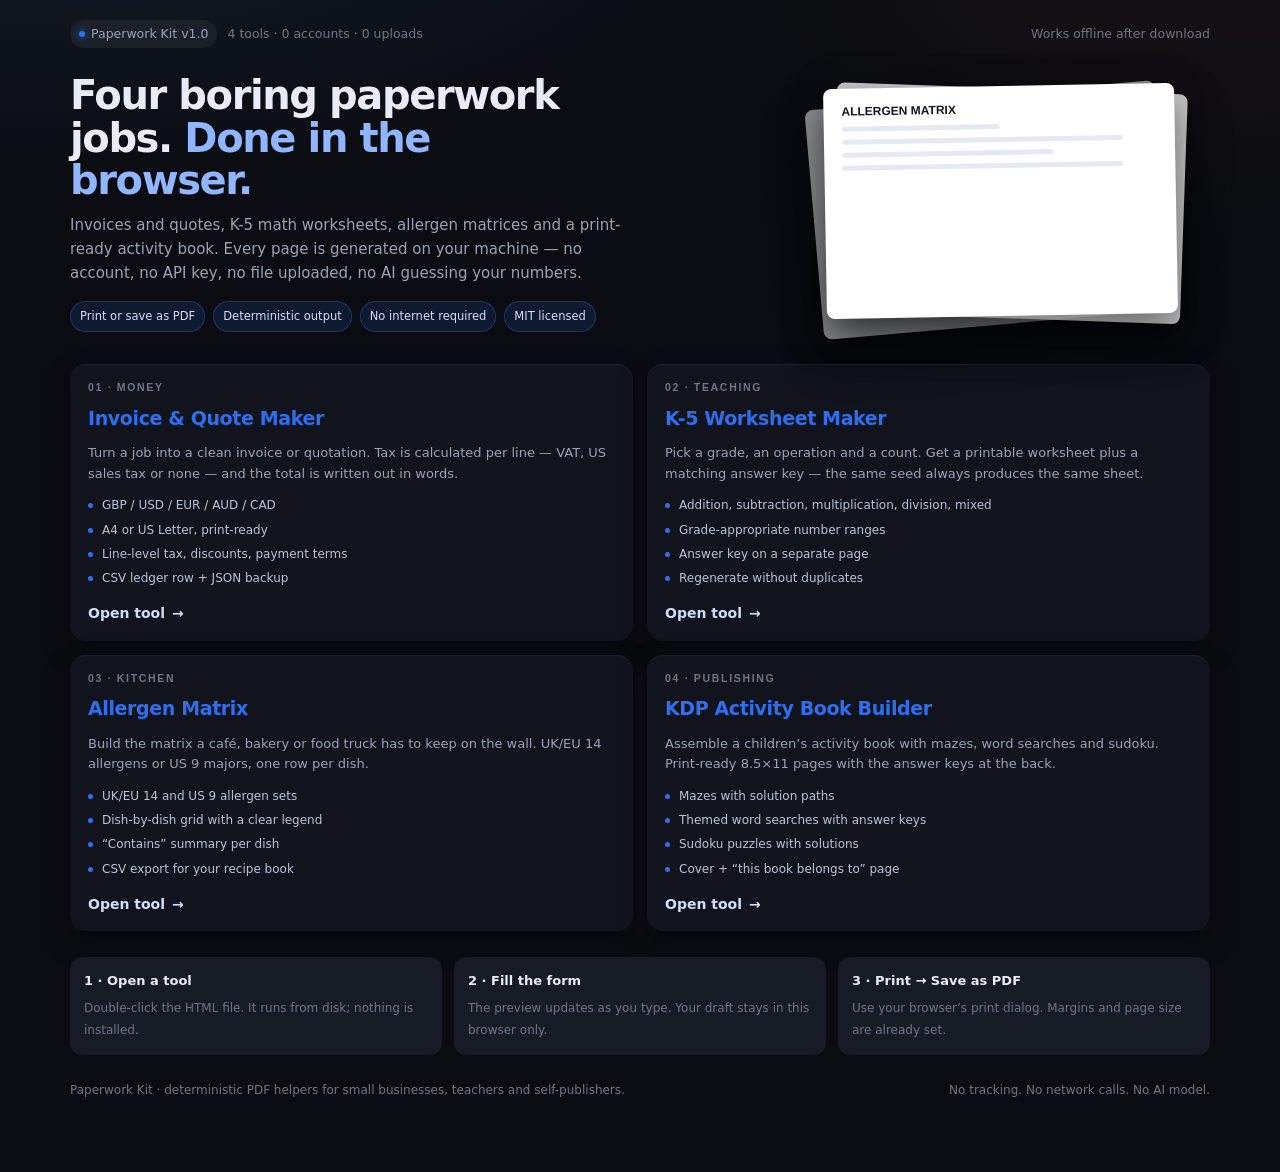
==== index.html @ 1dc05d1d "Paperwork Kit demo" ====
<!doctype html>
<html lang="en">
<head>
<meta charset="utf-8">
<meta name="viewport" content="width=device-width,initial-scale=1">
<title>Paperwork Kit — 4 offline PDF tools for small business</title>
<meta name="description" content="Invoice and quote maker, K-5 math worksheets, allergen matrix and a KDP activity book generator. Four print-ready PDF tools that run in your browser. No account, no API key, no upload.">
<link rel="icon" href="data:image/svg+xml,%3Csvg xmlns='http://www.w3.org/2000/svg' viewBox='0 0 64 64'%3E%3Crect width='64' height='64' rx='15' fill='%23121624'/%3E%3Cpath d='M18 14h20l8 8v28H18z' fill='%23fff'/%3E%3Cpath d='M38 14v8h8' fill='%232f6fed'/%3E%3Cpath d='M24 30h16M24 36h16M24 42h10' stroke='%232f6fed' stroke-width='2.4' stroke-linecap='round'/%3E%3C/svg%3E">
<link rel="stylesheet" href="assets/base.css">
<link rel="stylesheet" href="assets/kit.css">
<style>
:root{--a:#2f6fed}
.hero{display:grid;grid-template-columns:minmax(0,1.25fr) minmax(0,.75fr);gap:22px;align-items:center;margin:18px 0 26px}
.hero h1{font-size:40px;line-height:1.06;letter-spacing:-.035em;max-width:19ch}
.hero h1 em{font-style:normal;color:#8fb6ff}
.hero p{color:var(--tx2);font-size:15px;max-width:60ch;margin-top:12px}
.badges{display:flex;flex-wrap:wrap;gap:8px;margin-top:16px}
.badges span{font-size:11.5px;color:#cfe0ff;background:rgba(47,111,237,.14);border:1px solid rgba(47,111,237,.35);padding:5px 9px;border-radius:999px}
.paperstack{position:relative;height:270px}
.paperstack .p{position:absolute;inset:18px 34px auto 34px;height:230px;background:#fff;border-radius:8px;box-shadow:0 16px 40px rgba(0,0,0,.5)}
.paperstack .p:nth-child(1){transform:rotate(-5deg) translate(-12px,8px);opacity:.55}
.paperstack .p:nth-child(2){transform:rotate(2deg) translate(8px,2px);opacity:.78}
.paperstack .p:nth-child(3){transform:rotate(-1deg)}
.paperstack .p b{display:block;font:700 12px/1.2 Inter,sans-serif;color:#141821;padding:16px 18px 0}
.paperstack .p i{display:block;height:5px;border-radius:3px;background:#e4e9f2;margin:8px 18px 0}
.paperstack .p i.w60{width:60%}.paperstack .p i.w80{width:80%}.paperstack .p i.w45{width:45%}
.tools{display:grid;grid-template-columns:1fr 1fr;gap:14px;margin-top:8px}
@media(max-width:900px){.hero{grid-template-columns:1fr}.paperstack{display:none}.tools{grid-template-columns:1fr}}
.tool{display:flex;flex-direction:column;gap:10px;background:var(--panel);border-radius:16px;padding:18px 18px 16px;box-shadow:inset 0 1px 0 rgba(255,255,255,.05),0 12px 30px rgba(0,0,0,.28)}
.tool .n{font:600 10.5px/1 Inter,sans-serif;letter-spacing:.16em;color:var(--tx3)}
.tool h3{font-size:19px;letter-spacing:-.02em;margin:0}
.tool p{color:var(--tx2);font-size:13px;margin:0}
.tool ul{list-style:none;display:flex;flex-direction:column;gap:5px;margin:2px 0 4px}
.tool li{font-size:12px;color:#b9c4da;padding-left:14px;position:relative}
.tool li:before{content:"";position:absolute;left:0;top:7px;width:5px;height:5px;border-radius:50%;background:#2f6fed}
.tool .go{margin-top:auto;display:inline-flex;align-items:center;gap:7px;font-weight:600;color:#cfe0ff}
.tool .go span{transition:transform .15s}
.tool:hover .go span{transform:translateX(3px)}
.steps{display:grid;grid-template-columns:repeat(3,1fr);gap:12px;margin-top:26px}
@media(max-width:760px){.steps{grid-template-columns:1fr}}
.step{background:var(--panel2);border-radius:12px;padding:14px}
.step b{display:block;font-size:13px;margin-bottom:4px}
.step span{font-size:12px;color:var(--tx3)}
footer .sp{flex:1}
</style>
</head>
<body>
<div class="wrap">
  <div class="top">
    <span class="tag"><i></i>Paperwork Kit v1.0</span>
    <span>4 tools · 0 accounts · 0 uploads</span>
    <span class="sp"></span>
    <span>Works offline after download</span>
  </div>

  <section class="hero">
    <div>
      <h1>Four boring paperwork jobs. <em>Done in the browser.</em></h1>
      <p>Invoices and quotes, K-5 math worksheets, allergen matrices and a print-ready activity book. Every page is generated on your machine — no account, no API key, no file uploaded, no AI guessing your numbers.</p>
      <div class="badges"><span>Print or save as PDF</span><span>Deterministic output</span><span>No internet required</span><span>MIT licensed</span></div>
    </div>
    <div class="paperstack" aria-hidden="true">
      <div class="p"><b>INVOICE</b><i class="w60"></i><i class="w80"></i><i class="w45"></i><i class="w80"></i></div>
      <div class="p"><b>WORKSHEET</b><i class="w80"></i><i class="w60"></i><i class="w80"></i><i class="w45"></i></div>
      <div class="p"><b>ALLERGEN MATRIX</b><i class="w45"></i><i class="w80"></i><i class="w60"></i><i class="w80"></i></div>
    </div>
  </section>

  <section class="tools">
    <a class="tool" href="invoice/">
      <span class="n">01 · MONEY</span>
      <h3>Invoice &amp; Quote Maker</h3>
      <p>Turn a job into a clean invoice or quotation. Tax is calculated per line — VAT, US sales tax or none — and the total is written out in words.</p>
      <ul><li>GBP / USD / EUR / AUD / CAD</li><li>A4 or US Letter, print-ready</li><li>Line-level tax, discounts, payment terms</li><li>CSV ledger row + JSON backup</li></ul>
      <span class="go">Open tool <span>→</span></span>
    </a>
    <a class="tool" href="worksheet/">
      <span class="n">02 · TEACHING</span>
      <h3>K-5 Worksheet Maker</h3>
      <p>Pick a grade, an operation and a count. Get a printable worksheet plus a matching answer key — the same seed always produces the same sheet.</p>
      <ul><li>Addition, subtraction, multiplication, division, mixed</li><li>Grade-appropriate number ranges</li><li>Answer key on a separate page</li><li>Regenerate without duplicates</li></ul>
      <span class="go">Open tool <span>→</span></span>
    </a>
    <a class="tool" href="allergen/">
      <span class="n">03 · KITCHEN</span>
      <h3>Allergen Matrix</h3>
      <p>Build the matrix a café, bakery or food truck has to keep on the wall. UK/EU 14 allergens or US 9 majors, one row per dish.</p>
      <ul><li>UK/EU 14 and US 9 allergen sets</li><li>Dish-by-dish grid with a clear legend</li><li>“Contains” summary per dish</li><li>CSV export for your recipe book</li></ul>
      <span class="go">Open tool <span>→</span></span>
    </a>
    <a class="tool" href="activity/">
      <span class="n">04 · PUBLISHING</span>
      <h3>KDP Activity Book Builder</h3>
      <p>Assemble a children’s activity book with mazes, word searches and sudoku. Print-ready 8.5×11 pages with the answer keys at the back.</p>
      <ul><li>Mazes with solution paths</li><li>Themed word searches with answer keys</li><li>Sudoku puzzles with solutions</li><li>Cover + “this book belongs to” page</li></ul>
      <span class="go">Open tool <span>→</span></span>
    </a>
  </section>

  <section class="steps">
    <div class="step"><b>1 · Open a tool</b><span>Double-click the HTML file. It runs from disk; nothing is installed.</span></div>
    <div class="step"><b>2 · Fill the form</b><span>The preview updates as you type. Your draft stays in this browser only.</span></div>
    <div class="step"><b>3 · Print → Save as PDF</b><span>Use your browser’s print dialog. Margins and page size are already set.</span></div>
  </section>

  <footer>
    <span>Paperwork Kit · deterministic PDF helpers for small businesses, teachers and self-publishers.</span>
    <span class="sp"></span>
    <span>No tracking. No network calls. No AI model.</span>
  </footer>
</div>
</body>
</html>
---- assets/base.css ----
:root{
  --bg:#0a0c11; --panel:#11141c; --panel2:#161b25; --line:rgba(255,255,255,.08);
  --tx:#e8ecf6; --tx2:#9aa3b8; --tx3:#6f7688;
  --a:#6ea8ff; --ok:#34d399; --warn:#fbbf24; --bad:#f87171;
  --r:14px; --mono:ui-monospace,SFMono-Regular,Consolas,monospace;
}
*{box-sizing:border-box;margin:0;padding:0}
html{-webkit-text-size-adjust:100%}
body{background:
  radial-gradient(1100px 520px at 8% -12%,rgba(110,168,255,.10),transparent 62%),
  radial-gradient(900px 480px at 96% -4%,rgba(226,98,74,.06),transparent 60%),
  var(--bg);
  color:var(--tx);font:14px/1.6 Inter,system-ui,-apple-system,"Segoe UI",sans-serif;min-height:100vh}
a{color:var(--a);text-decoration:none}
a:hover{text-decoration:underline}
.wrap{max-width:1180px;margin:0 auto;padding:20px 20px 72px}
.top{display:flex;align-items:center;gap:10px;flex-wrap:wrap;margin-bottom:20px;font-size:12.5px;color:var(--tx3)}
.top .sp{flex:1}
.top a{color:var(--tx2)}
.top .tag{display:inline-flex;align-items:center;gap:6px;padding:4px 9px;border-radius:999px;background:rgba(255,255,255,.05);color:var(--tx2)}
.top .tag i{width:6px;height:6px;border-radius:50%;background:var(--a);box-shadow:0 0 8px var(--a)}
.hd{margin-bottom:18px}
.hd h1{font-size:26px;letter-spacing:-.02em;line-height:1.15}
.hd p{color:var(--tx2);margin-top:6px;max-width:70ch}
.grid{display:grid;grid-template-columns:minmax(0,1fr) minmax(0,1.15fr);gap:16px;align-items:start}
.grid.even{grid-template-columns:1fr 1fr}
.grid>*{min-width:0}
@media(max-width:980px){.grid,.grid.even{grid-template-columns:1fr}}
.card{background:var(--panel);border-radius:var(--r);box-shadow:inset 0 1px 0 rgba(255,255,255,.05),0 10px 30px rgba(0,0,0,.35)}
.pad{padding:16px}
.card h2{font-size:11px;letter-spacing:.16em;text-transform:uppercase;color:var(--tx3);margin-bottom:10px;font-weight:600}
.card h3{font-size:15px;margin-bottom:6px}
.row{display:flex;align-items:center;gap:10px;margin-bottom:10px}
.row label{flex:0 0 auto;font-size:12.5px;color:var(--tx2);min-width:96px}
.row .grow{flex:1}
.stack>*+*{margin-top:12px}
label.f{display:block;font-size:12px;color:var(--tx2);margin-bottom:5px}
input[type=text],input[type=number],select,textarea{width:100%;border:0;border-radius:10px;padding:9px 11px;background:#0c0f16;color:var(--tx);
  font:inherit;box-shadow:inset 0 0 0 1px #202632;outline:0}
textarea{resize:vertical;min-height:120px;font:12.5px/1.6 var(--mono)}
input:focus,select:focus,textarea:focus{box-shadow:inset 0 0 0 1px var(--a),0 0 0 3px rgba(110,168,255,.15)}
select{appearance:none;background-image:linear-gradient(45deg,transparent 50%,var(--tx3) 50%),linear-gradient(135deg,var(--tx3) 50%,transparent 50%);
  background-position:calc(100% - 16px) 50%,calc(100% - 11px) 50%;background-size:5px 5px,5px 5px;background-repeat:no-repeat;padding-right:30px}
.btn{display:inline-flex;align-items:center;gap:8px;border:0;border-radius:10px;padding:9px 14px;background:var(--a);color:#08101f;
  font:600 13px Inter,system-ui,sans-serif;cursor:pointer;transition:filter .15s,transform .15s}
.btn:hover{filter:brightness(1.08)}
.btn:active{transform:translateY(1px)}
.btn.ghost{background:transparent;color:var(--tx);box-shadow:inset 0 0 0 1px #2b3550}
.btn.sm{padding:6px 10px;font-size:12px;border-radius:8px}
.btn:disabled{opacity:.45;cursor:not-allowed}
.chips{display:flex;flex-wrap:wrap;gap:6px}
.chip{border:0;border-radius:9px;padding:7px 10px;background:#1a1f2b;color:var(--tx2);font-size:12px;cursor:pointer}
.chip:hover{background:#232a38;color:var(--tx)}
.chip[aria-pressed="true"]{background:#2b3550;color:#fff;box-shadow:inset 0 0 0 1px rgba(110,168,255,.5)}
.note{font-size:12px;color:var(--tx3);line-height:1.6}
.note b{color:var(--tx2);font-weight:600}
.kpis{display:grid;grid-template-columns:repeat(auto-fit,minmax(110px,1fr));gap:8px}
.kpi{background:var(--panel2);border-radius:10px;padding:10px 12px}
.kpi span{display:block;font-size:10.5px;letter-spacing:.08em;text-transform:uppercase;color:var(--tx3)}
.kpi b{font-size:18px;font-variant-numeric:tabular-nums;letter-spacing:-.01em}
.kpi.good b{color:var(--ok)} .kpi.bad b{color:var(--bad)} .kpi.warn b{color:var(--warn)}
pre{background:#0c0f16;border-radius:10px;padding:12px;overflow:auto;max-height:420px;font:12px/1.65 var(--mono);color:#b9c4da;
  box-shadow:inset 0 0 0 1px #1c222e;white-space:pre-wrap;word-break:break-word}
table{width:100%;border-collapse:collapse;font-size:12.5px}
th{text-align:left;font-weight:600;color:var(--tx3);font-size:11px;letter-spacing:.08em;text-transform:uppercase;padding:6px 8px;border-bottom:1px solid var(--line)}
td{padding:7px 8px;border-bottom:1px solid rgba(255,255,255,.045);vertical-align:top}
tr:last-child td{border-bottom:0}
.num{text-align:right;font-variant-numeric:tabular-nums}
.pill{display:inline-block;padding:2px 7px;border-radius:999px;font-size:10.5px;background:rgba(255,255,255,.07);color:var(--tx2)}
.pill.ok{background:rgba(52,211,153,.14);color:#7ff0c8}
.pill.warn{background:rgba(251,191,36,.14);color:#ffd97a}
.pill.bad{background:rgba(248,113,113,.14);color:#ffa3a3}
.checks{display:grid;gap:6px}
.check{display:flex;gap:9px;align-items:flex-start;padding:8px 10px;border-radius:9px;background:var(--panel2)}
.check input[type=checkbox]{width:15px;height:15px;margin-top:3px;flex:0 0 auto;accent-color:var(--a)}
.check small{display:block;color:var(--tx3);font-size:11.5px;line-height:1.5}
.split{display:grid;grid-template-columns:1fr 1fr;gap:10px}
@media(max-width:620px){.split{grid-template-columns:1fr}}
.hr{height:1px;background:var(--line);margin:14px 0}
.toast{position:fixed;left:50%;bottom:24px;transform:translate(-50%,20px);opacity:0;pointer-events:none;
  background:#1b2230;color:var(--tx);padding:10px 16px;border-radius:10px;font-size:13px;
  box-shadow:0 12px 30px rgba(0,0,0,.5),inset 0 0 0 1px rgba(255,255,255,.08);transition:.22s;z-index:50}
.toast.on{opacity:1;transform:translate(-50%,0)}
canvas{width:100%;height:auto;display:block;border-radius:10px;background:#0c0f16;box-shadow:inset 0 0 0 1px #1c222e}
footer{margin-top:26px;color:var(--tx3);font-size:12px;display:flex;gap:14px;flex-wrap:wrap;align-items:center}
::selection{background:rgba(110,168,255,.3)}
:focus-visible{outline:2px solid var(--a);outline-offset:2px}
@media print{body{background:#fff;color:#000}.top,.btn,footer{display:none}.card{box-shadow:none;background:#fff}}

.buy{display:inline-flex;align-items:center;gap:8px;padding:9px 15px;border-radius:999px;
  background:linear-gradient(135deg,#8fc0ff,#6ea8ff 45%,#4f7fe0);color:#0a0c11;font-weight:700;
  font-size:12.5px;letter-spacing:-.01em;text-decoration:none;
  box-shadow:0 6px 20px rgba(110,168,255,.28),inset 0 1px 0 rgba(255,255,255,.35);transition:transform .15s,box-shadow .15s}
.buy:hover{text-decoration:none;transform:translateY(-1px);box-shadow:0 10px 26px rgba(110,168,255,.4),inset 0 1px 0 rgba(255,255,255,.4)}
---- assets/kit.css ----
/* Shared print-sheet system for the Paperwork Kit. */
:root{--paper:#fff;--ink:#141821;--ink2:#4c5568;--rule:#d9dee8;--brand:#2f6fed}
.sheet{
  background:var(--paper);color:var(--ink);width:210mm;min-height:297mm;margin:0 auto;
  padding:14mm 15mm;font:11.5px/1.45 "Segoe UI",Inter,Arial,sans-serif;
  box-shadow:0 18px 50px rgba(0,0,0,.45);position:relative;
}
.sheet.letter{width:216mm;min-height:279mm}
.sheet h1{font-size:24px;line-height:1.1;letter-spacing:-.02em;margin:0}
.sheet h2{font-size:14px;margin:0 0 6px}
.sheet p{margin:0 0 8px}
.sheet .muted{color:var(--ink2)}
.sheet .rule{border-top:1px solid var(--rule);margin:12px 0}
.sheet .brandbar{height:5px;background:var(--brand);margin:-14mm -15mm 12mm}
.sheet table{width:100%;border-collapse:collapse;font-size:11px}
.sheet th{background:#f3f5f9;color:#3a4356;font-size:9.5px;letter-spacing:.06em;text-transform:uppercase;text-align:left;padding:7px 8px;border-bottom:1.5px solid #c9d0dd}
.sheet td{padding:7px 8px;border-bottom:1px solid #e6eaf2;vertical-align:top}
.sheet .num{text-align:right;font-variant-numeric:tabular-nums;white-space:nowrap}
.sheet .totals{margin-left:auto;width:56%;margin-top:10px}
.sheet .totals td{border:0;padding:4px 0}
.sheet .totals tr.grand td{border-top:2px solid var(--ink);font-weight:700;font-size:13px;padding-top:8px}
.sheet .foot{position:absolute;left:15mm;right:15mm;bottom:11mm;border-top:1px solid var(--rule);padding-top:7px;font-size:9px;color:#6a7385;display:flex;gap:12px}
.sheet .foot .sp{flex:1}
.paper-wrap{background:#0c0f16;border-radius:12px;padding:14px;overflow:auto;box-shadow:inset 0 0 0 1px #1c222e}
.paper-wrap .sheet{transform-origin:top center}
.print-root{display:block}
@media(max-width:1120px){.paper-wrap .sheet{transform:scale(.86);margin-bottom:-40mm}}
@media(max-width:760px){.paper-wrap .sheet{transform:scale(.62);margin-bottom:-110mm}}
@media print{
  html,body{background:#fff!important}
  .app,.top,footer,.no-print{display:none!important}
  .print-root{display:block!important}
  .paper-wrap{background:none;padding:0;box-shadow:none;overflow:visible}
  .paper-wrap .sheet{transform:none!important;margin:0!important;box-shadow:none}
  .sheet{width:auto!important;min-height:0!important;padding:0!important;page-break-after:always}
  .sheet:last-child{page-break-after:auto}
  .sheet .brandbar{margin:0 0 10mm}
  .sheet .foot{position:static;margin-top:16px}
  @page{size:A4;margin:12mm}
}
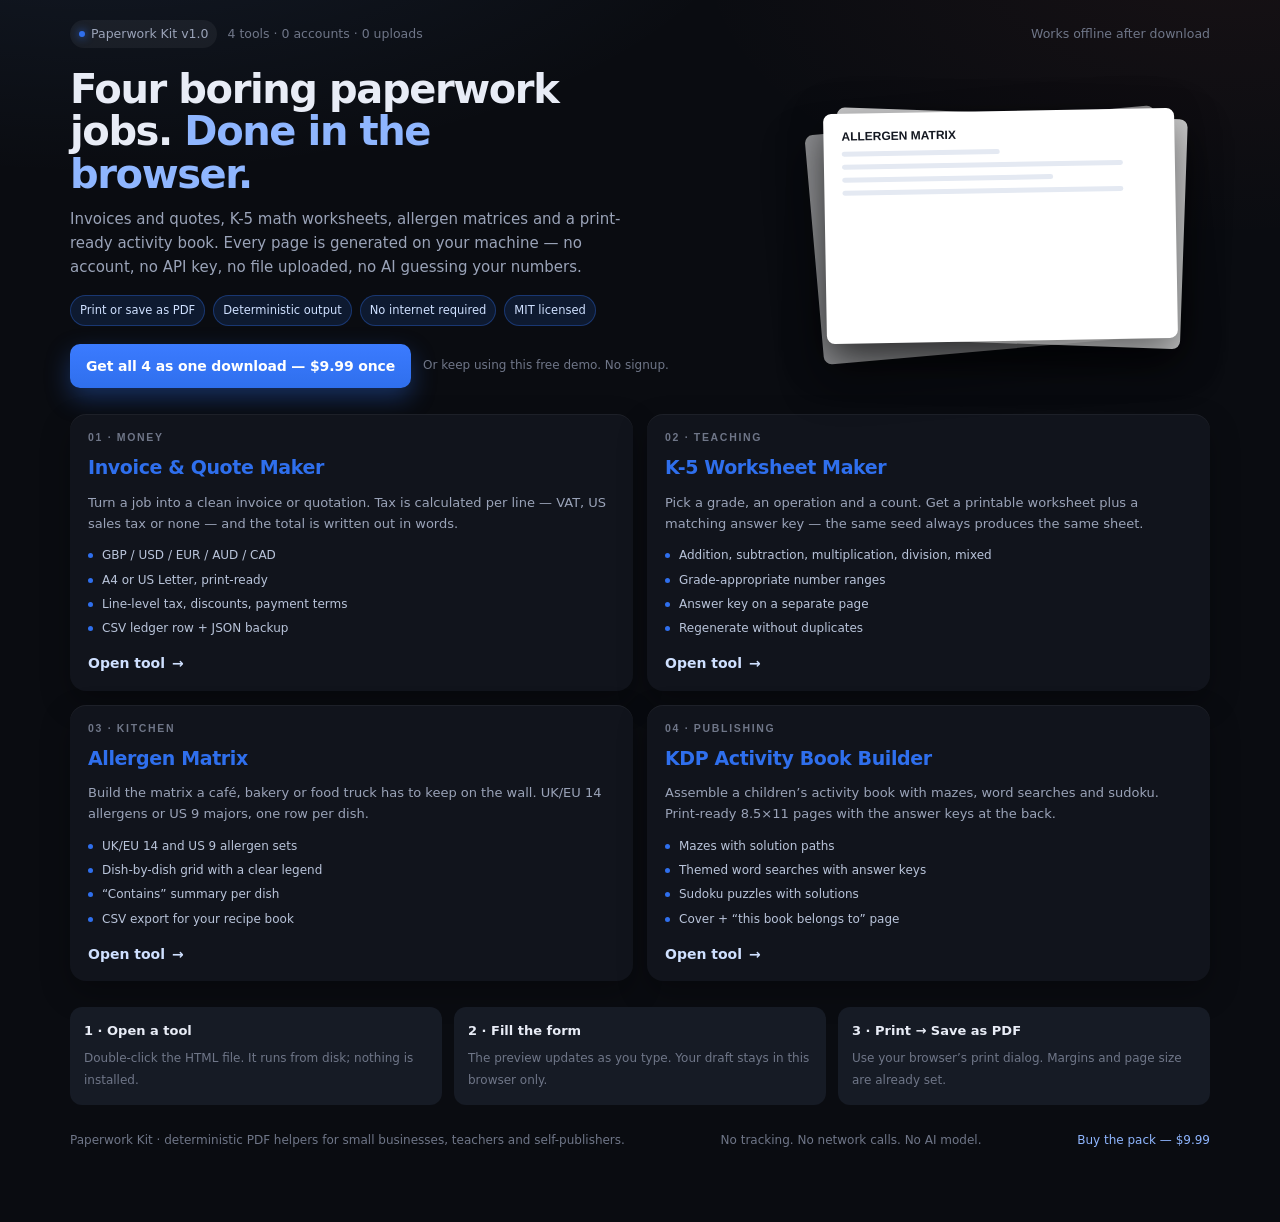
==== commit 692a9f3c: "Add CTA, OG metadata and social image" ====
--- a/index.html
+++ b/index.html
@@ -5,6 +5,15 @@
 <meta name="viewport" content="width=device-width,initial-scale=1">
 <title>Paperwork Kit — 4 offline PDF tools for small business</title>
 <meta name="description" content="Invoice and quote maker, K-5 math worksheets, allergen matrix and a KDP activity book generator. Four print-ready PDF tools that run in your browser. No account, no API key, no upload.">
+<meta property="og:type" content="website">
+<meta property="og:title" content="Paperwork Kit — 4 print-ready PDF tools, $9.99 once">
+<meta property="og:description" content="Invoice with per-line VAT, K-5 worksheets with answer keys, an allergen matrix and a puzzle-book builder. Runs offline in your browser.">
+<meta property="og:image" content="https://8-321.github.io/paperwork-kit/og.png">
+<meta property="og:url" content="https://8-321.github.io/paperwork-kit/">
+<meta name="twitter:card" content="summary_large_image">
+<meta name="twitter:title" content="Paperwork Kit — 4 print-ready PDF tools, $9.99 once">
+<meta name="twitter:description" content="Invoice with per-line VAT, K-5 worksheets, allergen matrix, puzzle book. Offline, no account.">
+<meta name="twitter:image" content="https://8-321.github.io/paperwork-kit/og.png">
 <link rel="icon" href="data:image/svg+xml,%3Csvg xmlns='http://www.w3.org/2000/svg' viewBox='0 0 64 64'%3E%3Crect width='64' height='64' rx='15' fill='%23121624'/%3E%3Cpath d='M18 14h20l8 8v28H18z' fill='%23fff'/%3E%3Cpath d='M38 14v8h8' fill='%232f6fed'/%3E%3Cpath d='M24 30h16M24 36h16M24 42h10' stroke='%232f6fed' stroke-width='2.4' stroke-linecap='round'/%3E%3C/svg%3E">
 <link rel="stylesheet" href="assets/base.css">
 <link rel="stylesheet" href="assets/kit.css">
@@ -41,6 +50,10 @@
 .step{background:var(--panel2);border-radius:12px;padding:14px}
 .step b{display:block;font-size:13px;margin-bottom:4px}
 .step span{font-size:12px;color:var(--tx3)}
+.buyrow{display:flex;flex-wrap:wrap;align-items:center;gap:12px;margin-top:18px}
+.buyrow .buy{display:inline-flex;align-items:center;gap:8px;background:linear-gradient(180deg,#3b7bff,#2f6fed);color:#fff;font-weight:650;font-size:14px;padding:11px 16px;border-radius:10px;box-shadow:0 10px 24px rgba(47,111,237,.35)}
+.buyrow .buy:hover{filter:brightness(1.07)}
+.buyrow span{font-size:12px;color:var(--tx3)}
 footer .sp{flex:1}
 </style>
 </head>
@@ -58,6 +71,10 @@
       <h1>Four boring paperwork jobs. <em>Done in the browser.</em></h1>
       <p>Invoices and quotes, K-5 math worksheets, allergen matrices and a print-ready activity book. Every page is generated on your machine — no account, no API key, no file uploaded, no AI guessing your numbers.</p>
       <div class="badges"><span>Print or save as PDF</span><span>Deterministic output</span><span>No internet required</span><span>MIT licensed</span></div>
+      <div class="buyrow">
+        <a class="buy" href="https://capafy.ai/agent/paperwork-kit-4-print-ready-business-tools/9226498442" target="_blank" rel="noopener">Get all 4 as one download — $9.99 once</a>
+        <span>Or keep using this free demo. No signup.</span>
+      </div>
     </div>
     <div class="paperstack" aria-hidden="true">
       <div class="p"><b>INVOICE</b><i class="w60"></i><i class="w80"></i><i class="w45"></i><i class="w80"></i></div>
@@ -107,6 +124,8 @@
     <span>Paperwork Kit · deterministic PDF helpers for small businesses, teachers and self-publishers.</span>
     <span class="sp"></span>
     <span>No tracking. No network calls. No AI model.</span>
+    <span class="sp"></span>
+    <a href="https://capafy.ai/agent/paperwork-kit-4-print-ready-business-tools/9226498442" target="_blank" rel="noopener" style="color:#8fb6ff">Buy the pack — $9.99</a>
   </footer>
 </div>
 </body>
